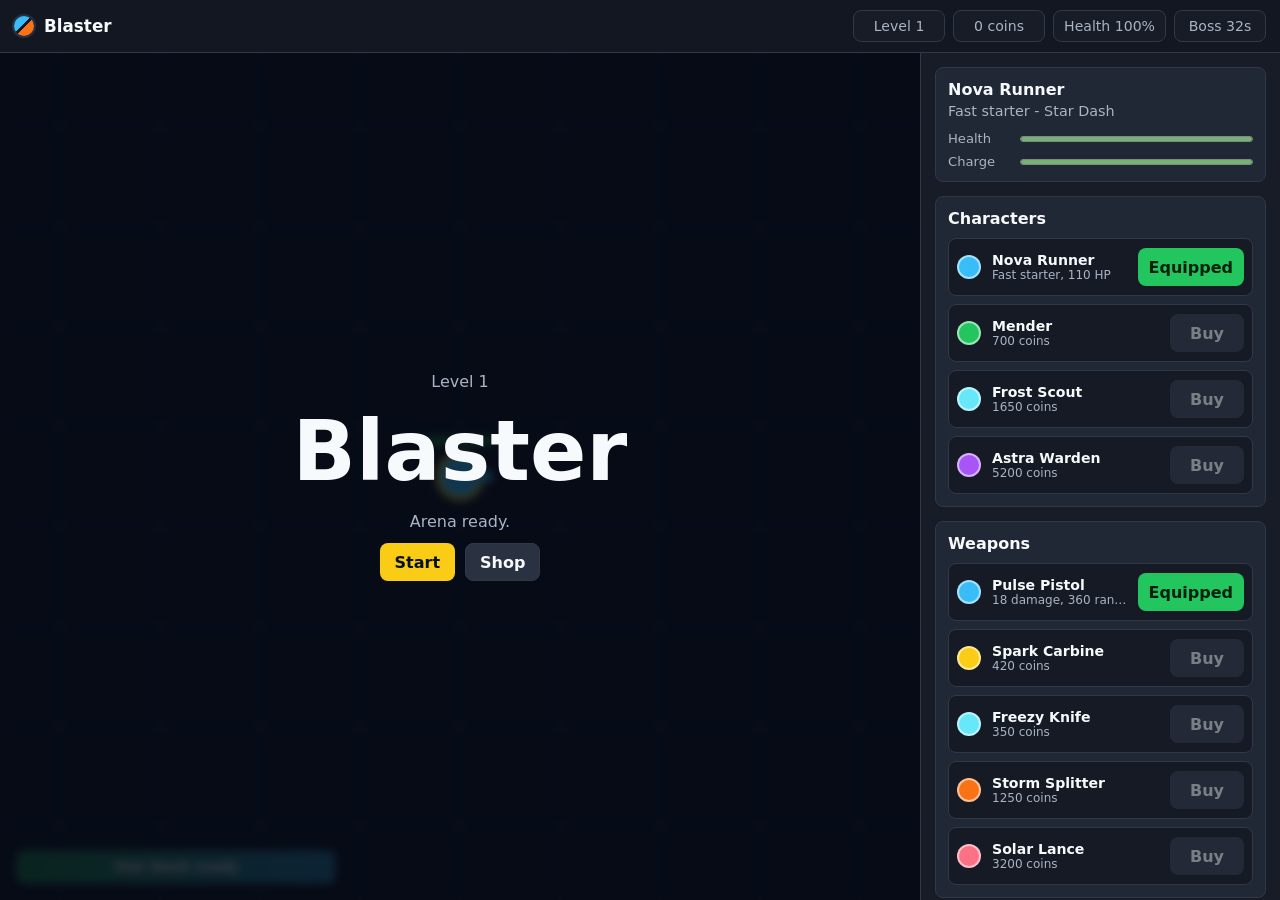
==== index.html @ 04aacdd8 "feat: add survival shooter game" ====
<!doctype html>
<html lang="en-GB">
  <head>
    <meta charset="utf-8">
    <meta name="viewport" content="width=device-width, initial-scale=1">
    <title>Blaster</title>
    <link rel="stylesheet" href="styles.css">
  </head>
  <body>
    <div class="game-shell">
      <header class="top-bar" aria-label="Game status">
        <div class="brand">
          <span class="brand-mark"></span>
          <strong>Blaster</strong>
        </div>
        <div class="hud" id="hud">
          <span id="levelChip">Level 1</span>
          <span id="coinChip">0 coins</span>
          <span id="healthChip">Health 100%</span>
          <span id="bossChip">Boss waiting</span>
        </div>
      </header>

      <main class="play-layout">
        <section class="arena-panel" aria-label="Arena">
          <canvas id="gameCanvas" width="1280" height="720"></canvas>
          <div class="ability-meter" id="abilityMeter">
            <div class="ability-fill" id="abilityFill"></div>
            <span id="abilityText">Ability ready</span>
          </div>
          <div class="overlay hidden" id="overlay" role="status" aria-live="polite">
            <div class="overlay-inner">
              <p id="overlayKicker">Level 1</p>
              <h1 id="overlayTitle">Blaster</h1>
              <p id="overlayBody">Arena ready.</p>
              <div class="overlay-actions">
                <button id="primaryAction" type="button">Start</button>
                <button id="secondaryAction" type="button">Shop</button>
              </div>
            </div>
          </div>
        </section>

        <aside class="side-panel" aria-label="Loadout">
          <section class="loadout-summary">
            <h2 id="selectedCharacterName">Nova Runner</h2>
            <p id="selectedCharacterMeta">Fast starter</p>
            <div class="stat-bars">
              <label>
                <span>Health</span>
                <meter id="healthMeter" min="0" max="100" value="100"></meter>
              </label>
              <label>
                <span>Charge</span>
                <meter id="chargeMeter" min="0" max="100" value="100"></meter>
              </label>
            </div>
          </section>

          <section class="shop-section">
            <div class="section-heading">
              <h2>Characters</h2>
            </div>
            <div class="shop-grid" id="characterShop"></div>
          </section>

          <section class="shop-section">
            <div class="section-heading">
              <h2>Weapons</h2>
            </div>
            <div class="shop-grid" id="weaponShop"></div>
          </section>

          <section class="shop-section compact">
            <div class="section-heading">
              <h2>Armour</h2>
            </div>
            <div class="shop-grid" id="armourShop"></div>
          </section>

          <section class="shop-section compact">
            <div class="section-heading">
              <h2>Items</h2>
            </div>
            <div class="shop-grid" id="itemShop"></div>
          </section>
        </aside>
      </main>
    </div>

    <script src="game-data.js"></script>
    <script src="game.js"></script>
  </body>
</html>
---- styles.css ----
:root {
  color-scheme: dark;
  --bg: #10131a;
  --panel: #171c26;
  --panel-soft: #202735;
  --line: #30394a;
  --text: #f7fafc;
  --muted: #aab4c4;
  --blue: #38bdf8;
  --green: #22c55e;
  --gold: #facc15;
  --red: #ef4444;
  --orange: #f97316;
}

* {
  box-sizing: border-box;
}

body {
  margin: 0;
  min-width: 320px;
  min-height: 100vh;
  background: var(--bg);
  color: var(--text);
  font-family: Inter, ui-sans-serif, system-ui, -apple-system, BlinkMacSystemFont, "Segoe UI", sans-serif;
  overflow: hidden;
}

button {
  border: 1px solid transparent;
  border-radius: 8px;
  color: #061018;
  background: var(--gold);
  font: inherit;
  font-weight: 800;
  cursor: pointer;
  min-height: 38px;
  padding: 0 14px;
}

button:hover {
  filter: brightness(1.08);
}

button:disabled {
  cursor: not-allowed;
  opacity: 0.45;
}

.game-shell {
  display: grid;
  grid-template-rows: auto 1fr;
  height: 100vh;
}

.top-bar {
  display: flex;
  align-items: center;
  justify-content: space-between;
  gap: 16px;
  padding: 10px 14px;
  border-bottom: 1px solid var(--line);
  background: #121722;
}

.brand {
  display: inline-flex;
  align-items: center;
  gap: 10px;
  font-size: 1.05rem;
  letter-spacing: 0;
}

.brand-mark {
  width: 20px;
  height: 20px;
  border-radius: 50%;
  background:
    linear-gradient(135deg, var(--blue) 0 45%, transparent 45% 55%, var(--orange) 55% 100%);
  box-shadow: 0 0 0 2px #243145;
}

.hud {
  display: flex;
  flex-wrap: wrap;
  justify-content: flex-end;
  gap: 8px;
  color: var(--muted);
}

.hud span,
.ability-meter {
  border: 1px solid var(--line);
  border-radius: 8px;
  background: var(--panel);
}

.hud span {
  min-width: 92px;
  padding: 7px 10px;
  text-align: center;
  font-size: 0.88rem;
}

.play-layout {
  display: grid;
  grid-template-columns: minmax(0, 1fr) 360px;
  min-height: 0;
}

.arena-panel {
  position: relative;
  min-width: 0;
  min-height: 0;
  overflow: hidden;
  background: #0b1018;
}

#gameCanvas {
  display: block;
  width: 100%;
  height: 100%;
}

.side-panel {
  display: flex;
  flex-direction: column;
  gap: 14px;
  overflow-y: auto;
  padding: 14px;
  border-left: 1px solid var(--line);
  background: var(--panel);
}

.loadout-summary,
.shop-section {
  border: 1px solid var(--line);
  border-radius: 8px;
  background: var(--panel-soft);
  padding: 12px;
}

.loadout-summary h2,
.shop-section h2 {
  margin: 0;
  font-size: 1rem;
}

.loadout-summary p {
  margin: 4px 0 12px;
  color: var(--muted);
  font-size: 0.9rem;
}

.stat-bars {
  display: grid;
  gap: 8px;
}

.stat-bars label {
  display: grid;
  grid-template-columns: 64px minmax(0, 1fr);
  align-items: center;
  gap: 8px;
  color: var(--muted);
  font-size: 0.82rem;
}

meter {
  width: 100%;
  height: 12px;
}

.section-heading {
  display: flex;
  align-items: center;
  justify-content: space-between;
  margin-bottom: 10px;
}

.shop-grid {
  display: grid;
  gap: 8px;
}

.shop-card {
  display: grid;
  grid-template-columns: 26px minmax(0, 1fr) auto;
  gap: 9px;
  align-items: center;
  min-height: 58px;
  padding: 8px;
  border: 1px solid var(--line);
  border-radius: 8px;
  background: #151a24;
}

.swatch {
  width: 24px;
  height: 24px;
  border-radius: 50%;
  border: 2px solid rgba(255, 255, 255, 0.55);
}

.shop-copy {
  min-width: 0;
}

.shop-copy strong,
.shop-copy span {
  display: block;
  overflow: hidden;
  text-overflow: ellipsis;
  white-space: nowrap;
}

.shop-copy strong {
  font-size: 0.88rem;
}

.shop-copy span {
  color: var(--muted);
  font-size: 0.75rem;
}

.shop-card button {
  min-width: 74px;
  padding: 0 10px;
  background: var(--blue);
}

.shop-card button.equipped {
  color: #05200d;
  background: var(--green);
}

.shop-card button.locked {
  color: var(--text);
  background: #343d4e;
}

.ability-meter {
  position: absolute;
  left: 16px;
  bottom: 16px;
  width: min(320px, calc(100% - 32px));
  height: 34px;
  overflow: hidden;
}

.ability-fill {
  position: absolute;
  inset: 0 auto 0 0;
  width: 100%;
  background: linear-gradient(90deg, rgba(34, 197, 94, 0.55), rgba(56, 189, 248, 0.55));
  transform-origin: left center;
}

.ability-meter span {
  position: absolute;
  inset: 0;
  display: grid;
  place-items: center;
  font-size: 0.86rem;
  font-weight: 800;
  color: var(--text);
  text-shadow: 0 1px 2px #000;
}

.overlay {
  position: absolute;
  inset: 0;
  display: grid;
  place-items: center;
  background: rgba(3, 7, 18, 0.74);
  backdrop-filter: blur(4px);
}

.overlay.hidden {
  display: none;
}

.overlay-inner {
  width: min(520px, calc(100% - 32px));
  text-align: center;
}

.overlay-inner p {
  margin: 0 0 12px;
  color: var(--muted);
}

.overlay-inner h1 {
  margin: 0 0 12px;
  font-size: clamp(2.2rem, 8vw, 5.2rem);
  letter-spacing: 0;
}

.overlay-actions {
  display: flex;
  justify-content: center;
  flex-wrap: wrap;
  gap: 10px;
}

#secondaryAction {
  color: var(--text);
  background: #2a3242;
  border-color: var(--line);
}

@media (max-width: 900px) {
  body {
    overflow: auto;
  }

  .game-shell {
    min-height: 100vh;
    height: auto;
  }

  .top-bar {
    align-items: flex-start;
    flex-direction: column;
  }

  .hud {
    justify-content: flex-start;
  }

  .play-layout {
    grid-template-columns: 1fr;
  }

  .arena-panel {
    height: min(68vh, 620px);
    min-height: 420px;
  }

  .side-panel {
    border-left: 0;
    border-top: 1px solid var(--line);
    max-height: none;
  }
}
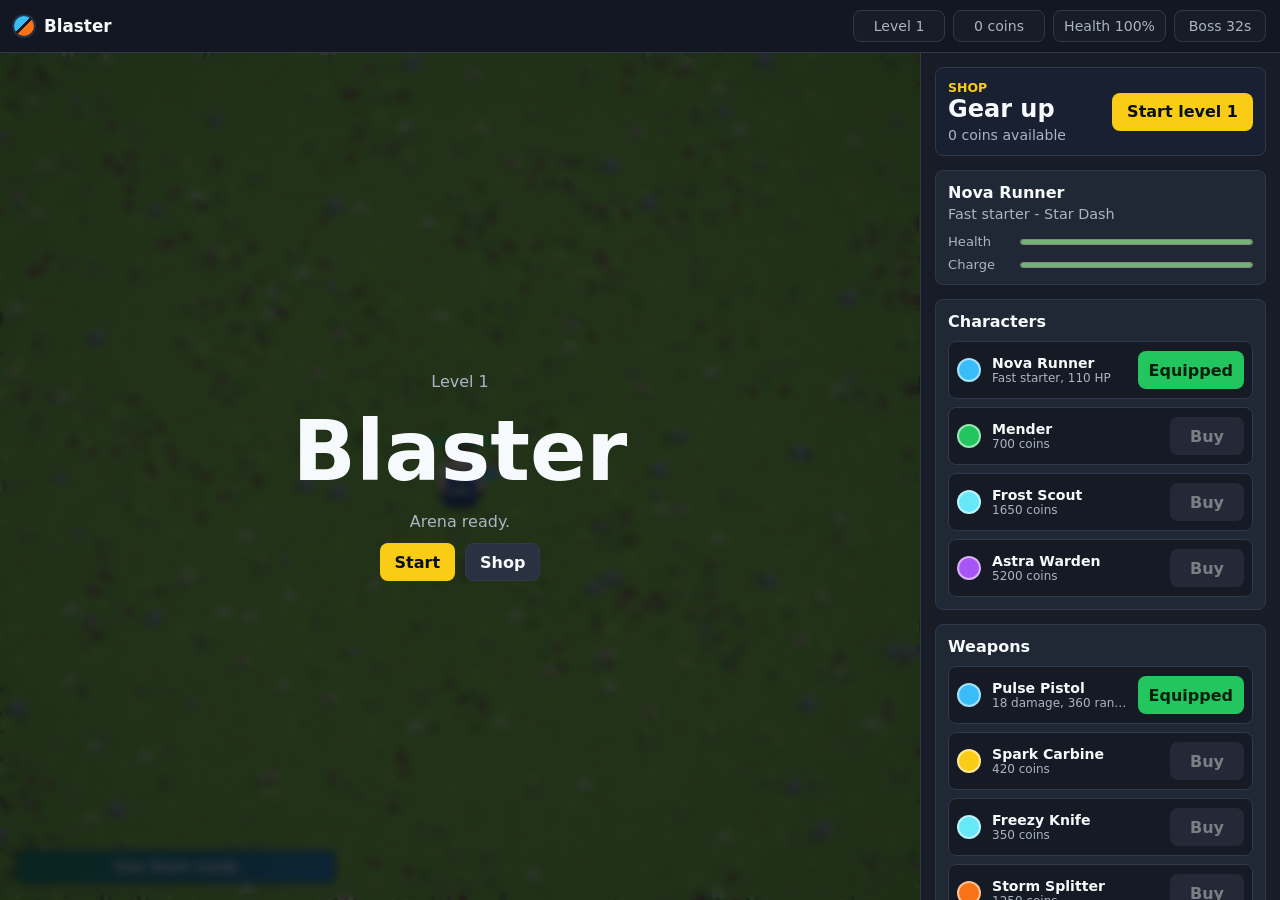
==== commit ad534a0a: "feat: add fantasy progression and pickups" ====
--- a/index.html
+++ b/index.html
@@ -41,7 +41,16 @@
           </div>
         </section>
 
-        <aside class="side-panel" aria-label="Loadout">
+        <aside class="side-panel" aria-label="Shop and loadout">
+          <section class="shop-front" aria-label="Shop">
+            <div>
+              <p>Shop</p>
+              <h2>Gear up</h2>
+              <span id="shopBalance">0 coins</span>
+            </div>
+            <button id="shopStartAction" type="button">Start run</button>
+          </section>
+
           <section class="loadout-summary">
             <h2 id="selectedCharacterName">Nova Runner</h2>
             <p id="selectedCharacterMeta">Fast starter</p>
@@ -88,7 +97,7 @@
       </main>
     </div>
 
-    <script src="game-data.js"></script>
-    <script src="game.js"></script>
+    <script src="game-data.js?v=sprite-baddies"></script>
+    <script src="game.js?v=sprite-baddies"></script>
   </body>
 </html>
--- a/styles.css
+++ b/styles.css
@@ -121,6 +121,7 @@
   display: block;
   width: 100%;
   height: 100%;
+  image-rendering: pixelated;
 }
 
 .side-panel {
@@ -133,12 +134,49 @@
   background: var(--panel);
 }
 
+.shop-front,
 .loadout-summary,
 .shop-section {
   border: 1px solid var(--line);
   border-radius: 8px;
   background: var(--panel-soft);
   padding: 12px;
+}
+
+.shop-front {
+  display: flex;
+  align-items: center;
+  justify-content: space-between;
+  gap: 12px;
+  background: #192032;
+}
+
+.shop-front p,
+.shop-front h2 {
+  margin: 0;
+}
+
+.shop-front p {
+  color: var(--gold);
+  font-size: 0.78rem;
+  font-weight: 800;
+  text-transform: uppercase;
+}
+
+.shop-front span {
+  display: block;
+  margin-top: 4px;
+  color: var(--muted);
+  font-size: 0.88rem;
+}
+
+.shop-front button {
+  flex: 0 0 auto;
+}
+
+.shop-front button.in-arena {
+  color: var(--text);
+  background: #343d4e;
 }
 
 .loadout-summary h2,
